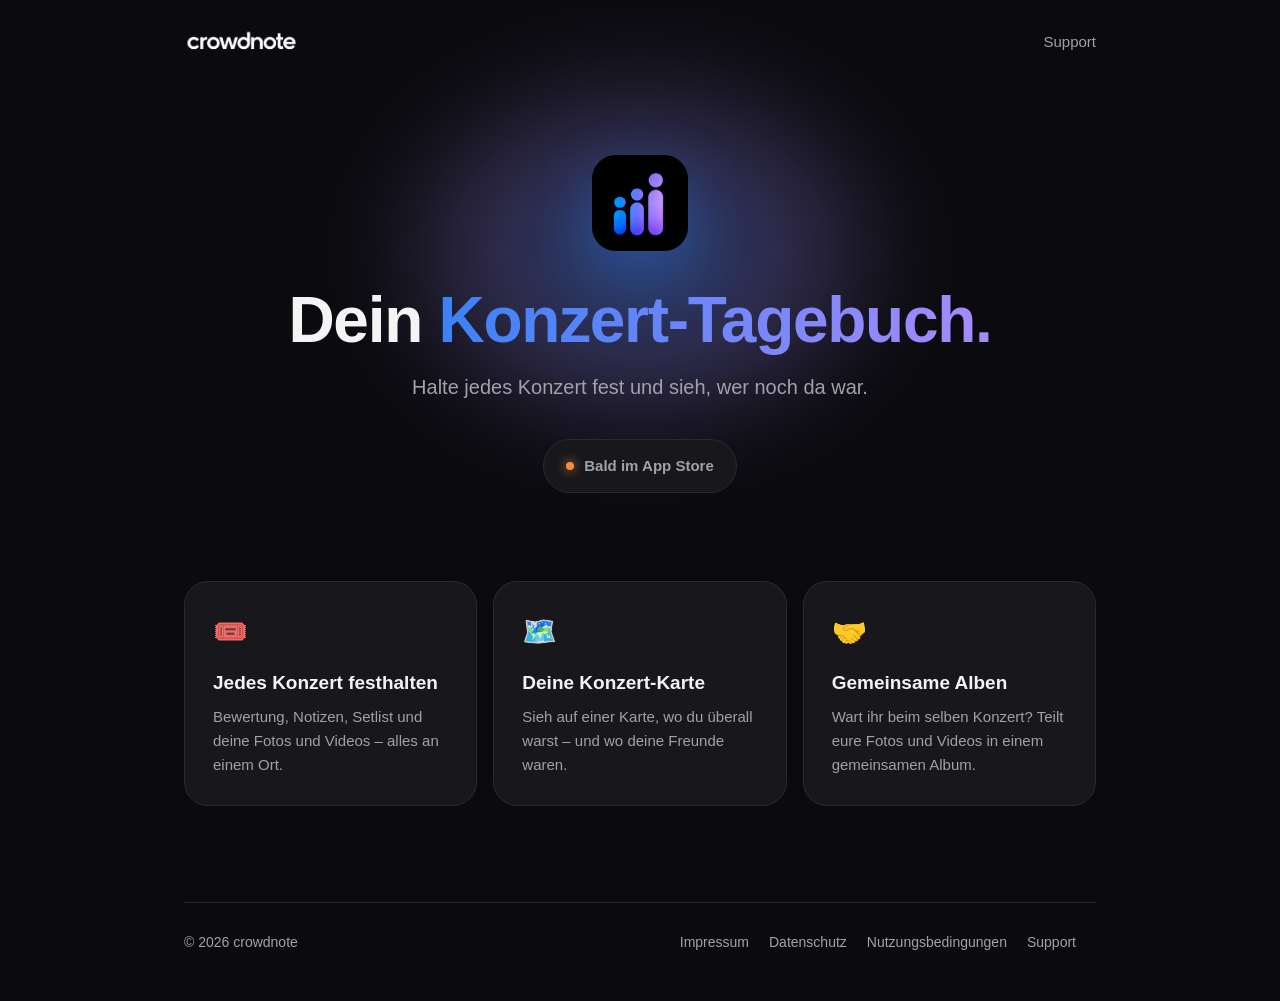
==== index.html @ ab9845d9 "✨ feat: crowdnote.de onepager with legal and support pages Co-Authored-By: Claude Opus 5.5 <noreply@" ====
<!doctype html>
<html lang="de"><head><meta charset="utf-8">
<meta name="viewport" content="width=device-width,initial-scale=1">
<title>crowdnote – Dein Konzert-Tagebuch</title>
<meta name="description" content="Halte jedes Konzert fest und sieh, wer noch da war.">
<meta name="theme-color" content="#0B0B0F">
<link rel="icon" href="/icon.png">
<link rel="stylesheet" href="/style.css">
</head><body>
<div class="wrap"><header class="top"><a href="/"><img src="/wordmark.png" alt="crowdnote"></a>
<nav><a href="/support/">Support</a></nav></header></div>
<main class="wrap">
<section class="hero"><div class="glow"></div>
<img class="mark" src="/icon.png" alt="">
<h1>Dein <span class="grad">Konzert-Tagebuch.</span></h1>
<p>Halte jedes Konzert fest und sieh, wer noch da war.</p>
<div class="badge"><span class="dot"></span>Bald im App Store</div>
</section>
<section class="features">
<div class="card"><div class="icon">🎟️</div><h3>Jedes Konzert festhalten</h3><p>Bewertung, Notizen, Setlist und deine Fotos und Videos – alles an einem Ort.</p></div>
<div class="card"><div class="icon">🗺️</div><h3>Deine Konzert-Karte</h3><p>Sieh auf einer Karte, wo du überall warst – und wo deine Freunde waren.</p></div>
<div class="card"><div class="icon">🤝</div><h3>Gemeinsame Alben</h3><p>Wart ihr beim selben Konzert? Teilt eure Fotos und Videos in einem gemeinsamen Album.</p></div>
</section>
</main>
<div class="wrap"><footer><span>© 2026 crowdnote</span>
<nav><a href="/impressum/">Impressum</a><a href="/datenschutz/">Datenschutz</a><a href="/nutzungsbedingungen/">Nutzungsbedingungen</a><a href="/support/">Support</a></nav></footer></div>
</body></html>
---- style.css ----
:root{--bg:#0B0B0F;--card:#17171C;--line:#2A2A33;--text:#F4F4F5;--muted:#A1A1AA;--blue:#3B82F6;--violet:#A78BFA;--orange:#FF8A3D}
*{box-sizing:border-box;margin:0}
html{background:var(--bg);color:var(--text);font:17px/1.6 -apple-system,BlinkMacSystemFont,"SF Pro Text","Helvetica Neue",Arial,sans-serif;-webkit-font-smoothing:antialiased}
a{color:var(--text)}
.wrap{max-width:960px;margin:0 auto;padding:0 24px}
header.top{display:flex;align-items:center;justify-content:space-between;padding:28px 0}
header.top img{height:26px;display:block}
header.top nav a{color:var(--muted);text-decoration:none;font-size:15px;margin-left:20px}
header.top nav a:hover{color:var(--text)}
.hero{position:relative;text-align:center;padding:72px 0 88px}
.glow{position:absolute;inset:-40px 0 auto;height:420px;margin:0 auto;max-width:560px;background:radial-gradient(closest-side,rgba(59,130,246,.45),rgba(167,139,250,.25) 55%,transparent);filter:blur(40px);z-index:-1}
.hero .mark{width:96px;height:96px;border-radius:24px;box-shadow:0 20px 60px rgba(59,130,246,.35)}
.hero h1{font-size:clamp(38px,7vw,64px);line-height:1.05;letter-spacing:-.02em;margin:28px 0 16px}
.grad{background:linear-gradient(90deg,var(--blue),var(--violet));-webkit-background-clip:text;background-clip:text;color:transparent}
.hero p{color:var(--muted);font-size:20px;max-width:520px;margin:0 auto}
.badge{display:inline-flex;align-items:center;gap:10px;margin-top:36px;padding:14px 22px;border-radius:999px;background:var(--card);border:1px solid var(--line);color:var(--muted);font-weight:600;font-size:15px}
.badge .dot{width:8px;height:8px;border-radius:50%;background:var(--orange);box-shadow:0 0 12px var(--orange)}
.features{display:grid;grid-template-columns:repeat(auto-fit,minmax(240px,1fr));gap:16px;padding-bottom:96px}
.card{background:var(--card);border:1px solid var(--line);border-radius:24px;padding:28px}
.card .icon{font-size:28px}
.card h3{font-size:19px;margin:14px 0 6px}
.card p{color:var(--muted);font-size:15px}
footer{border-top:1px solid var(--line);padding:28px 0 48px;color:var(--muted);font-size:14px;display:flex;flex-wrap:wrap;gap:12px 24px;justify-content:space-between}
footer nav a{color:var(--muted);text-decoration:none;margin-right:20px}
footer nav a:hover{color:var(--text)}
.doc{max-width:720px;padding:24px 0 80px}
.doc h1{font-size:40px;letter-spacing:-.02em;margin:24px 0 32px}
.doc h2{font-size:19px;margin:32px 0 8px}
.doc p{color:#D4D4D8;margin:0 0 10px}
.doc a{color:var(--violet)}
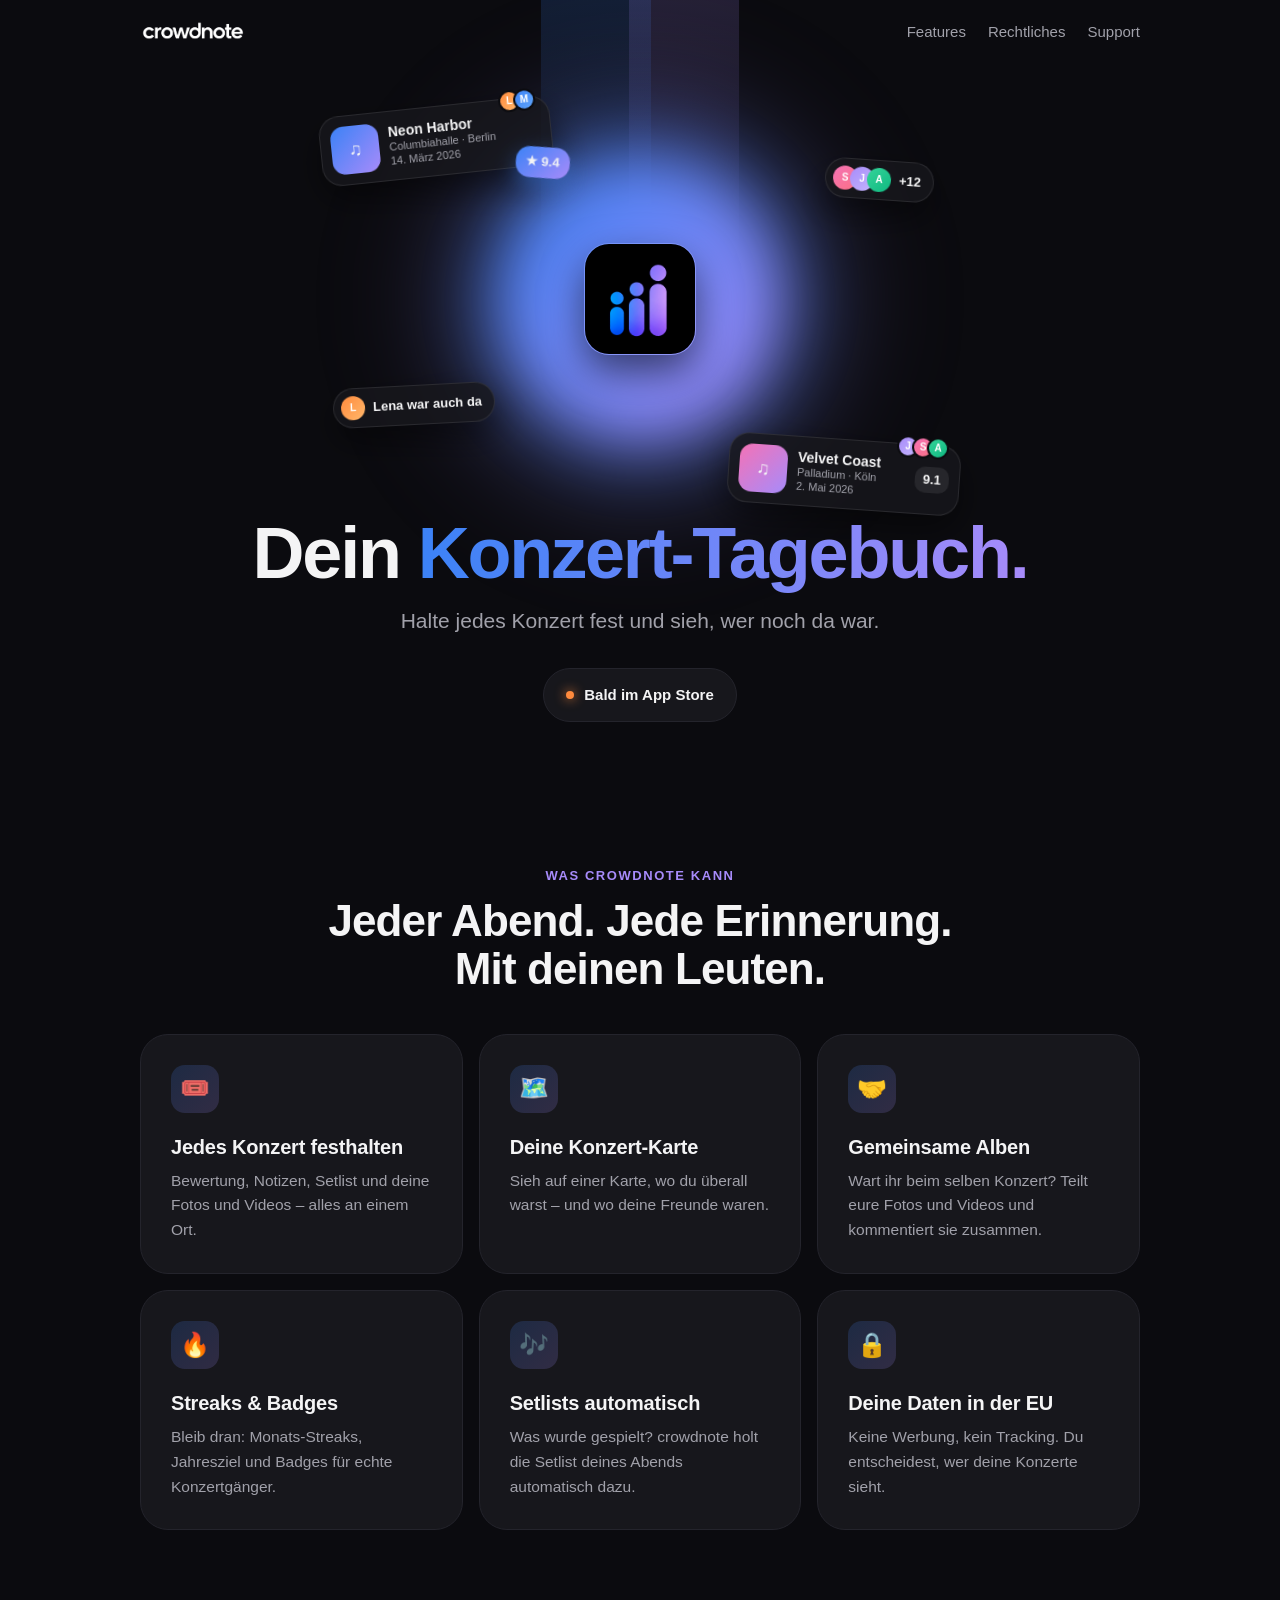
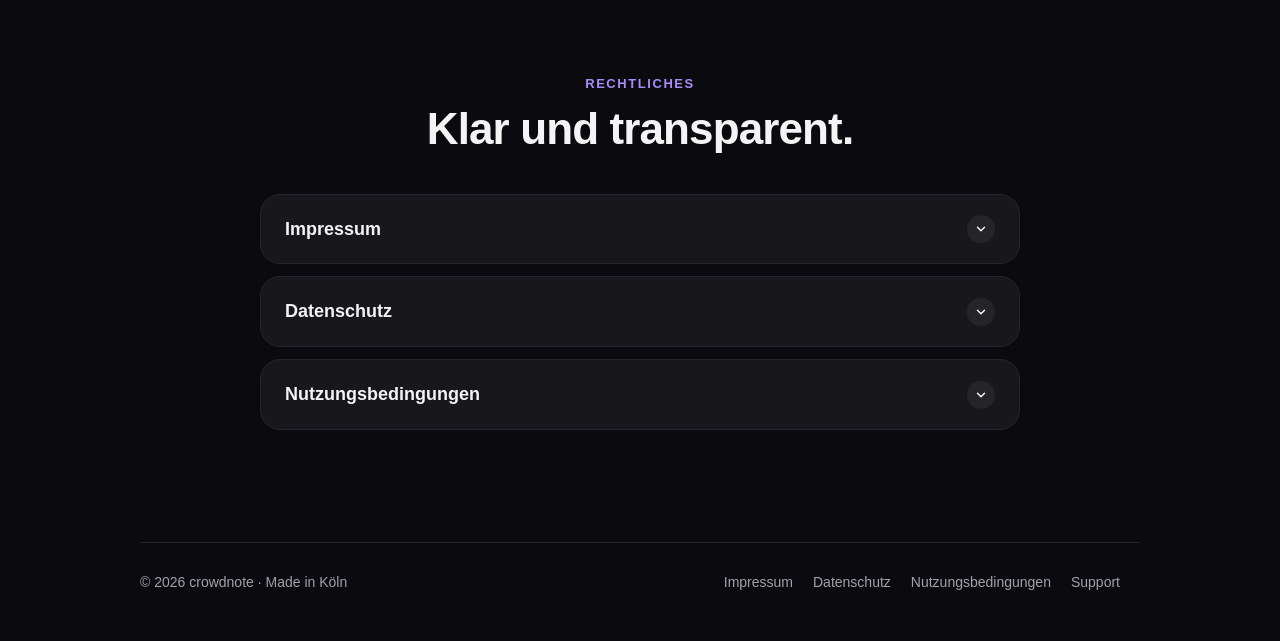
==== commit d87ae33e: "🎨 style: animated stage from the app's welcome screen, features, collapsible legal texts Co-Authored" ====
--- a/index.html
+++ b/index.html
@@ -4,24 +4,135 @@
 <title>crowdnote – Dein Konzert-Tagebuch</title>
 <meta name="description" content="Halte jedes Konzert fest und sieh, wer noch da war.">
 <meta name="theme-color" content="#0B0B0F">
+<meta property="og:title" content="crowdnote – Dein Konzert-Tagebuch">
+<meta property="og:description" content="Halte jedes Konzert fest und sieh, wer noch da war.">
+<meta property="og:image" content="https://crowdnote.de/icon.png">
 <link rel="icon" href="/icon.png">
+<link rel="apple-touch-icon" href="/icon.png">
 <link rel="stylesheet" href="/style.css">
+<script>document.documentElement.classList.add("js")</script>
 </head><body>
-<div class="wrap"><header class="top"><a href="/"><img src="/wordmark.png" alt="crowdnote"></a>
-<nav><a href="/support/">Support</a></nav></header></div>
-<main class="wrap">
-<section class="hero"><div class="glow"></div>
-<img class="mark" src="/icon.png" alt="">
-<h1>Dein <span class="grad">Konzert-Tagebuch.</span></h1>
-<p>Halte jedes Konzert fest und sieh, wer noch da war.</p>
-<div class="badge"><span class="dot"></span>Bald im App Store</div>
-</section>
-<section class="features">
-<div class="card"><div class="icon">🎟️</div><h3>Jedes Konzert festhalten</h3><p>Bewertung, Notizen, Setlist und deine Fotos und Videos – alles an einem Ort.</p></div>
-<div class="card"><div class="icon">🗺️</div><h3>Deine Konzert-Karte</h3><p>Sieh auf einer Karte, wo du überall warst – und wo deine Freunde waren.</p></div>
-<div class="card"><div class="icon">🤝</div><h3>Gemeinsame Alben</h3><p>Wart ihr beim selben Konzert? Teilt eure Fotos und Videos in einem gemeinsamen Album.</p></div>
-</section>
+<header class="top"><div class="wrap"><a href="/"><img src="/wordmark.png" alt="crowdnote"></a>
+<nav><a href="#features">Features</a><a href="#rechtliches">Rechtliches</a><a href="/support/">Support</a></nav></div></header>
+<main>
+<section class="hero"><div class="wrap">
+<div class="stage" aria-hidden="true">
+  <div class="cone l"></div><div class="cone r"></div><div class="glow"></div>
+  <div class="mark"><img src="/icon.png" alt=""></div>
+  <div class="float f1"><div class="tcard"><div class="art" style="background:linear-gradient(135deg,#3B82F6,#A78BFA)">♫</div><div class="info"><b>Neon Harbor</b><small>Columbiahalle · Berlin</small><small>14. März 2026</small></div><div class="friends"><span class="av" style="background:linear-gradient(135deg,#FF8A3D,#FFB86B);animation-delay:.9s">L</span><span class="av" style="background:linear-gradient(135deg,#3B82F6,#60A5FA);animation-delay:1.02s">M</span></div><div class="sticker"><div class="bubble">★ 9.4</div></div></div></div>
+  <div class="float f2"><div class="chip"><span class="stack"><span class="av" style="background:linear-gradient(135deg,#F472B6,#FB7185);">S</span><span class="av" style="background:linear-gradient(135deg,#A78BFA,#C4B5FD);">J</span><span class="av" style="background:linear-gradient(135deg,#34D399,#10B981);">A</span></span>+12</div></div>
+  <div class="float f3"><div class="chip"><span class="av" style="background:linear-gradient(135deg,#FF8A3D,#FFB86B);">L</span>Lena war auch da</div></div>
+  <div class="float f4"></div>
+</div>
+<h1 class="up" style="--d:.25s">Dein <span class="grad">Konzert-Tagebuch.</span></h1>
+<p class="sub up" style="--d:.35s">Halte jedes Konzert fest und sieh, wer noch da war.</p>
+<div class="up" style="--d:.45s"><span class="badge"><span class="dot"></span>Bald im App Store</span></div>
+</div></section>
+
+<section class="block" id="features"><div class="wrap">
+<div class="kicker reveal">Was crowdnote kann</div>
+<h2 class="title reveal" style="--d:.05s">Jeder Abend. Jede Erinnerung. Mit deinen Leuten.</h2>
+<div class="features">
+<div class="card reveal" style="--d:.05s"><div class="icon">🎟️</div><h3>Jedes Konzert festhalten</h3><p>Bewertung, Notizen, Setlist und deine Fotos und Videos – alles an einem Ort.</p></div>
+<div class="card reveal" style="--d:.15s"><div class="icon">🗺️</div><h3>Deine Konzert-Karte</h3><p>Sieh auf einer Karte, wo du überall warst – und wo deine Freunde waren.</p></div>
+<div class="card reveal" style="--d:.25s"><div class="icon">🤝</div><h3>Gemeinsame Alben</h3><p>Wart ihr beim selben Konzert? Teilt eure Fotos und Videos und kommentiert sie zusammen.</p></div>
+<div class="card reveal" style="--d:.05s"><div class="icon">🔥</div><h3>Streaks & Badges</h3><p>Bleib dran: Monats-Streaks, Jahresziel und Badges für echte Konzertgänger.</p></div>
+<div class="card reveal" style="--d:.15s"><div class="icon">🎶</div><h3>Setlists automatisch</h3><p>Was wurde gespielt? crowdnote holt die Setlist deines Abends automatisch dazu.</p></div>
+<div class="card reveal" style="--d:.25s"><div class="icon">🔒</div><h3>Deine Daten in der EU</h3><p>Keine Werbung, kein Tracking. Du entscheidest, wer deine Konzerte sieht.</p></div>
+</div>
+</div></section>
+
+<section class="block" id="rechtliches"><div class="wrap">
+<div class="kicker reveal">Rechtliches</div>
+<h2 class="title reveal" style="--d:.05s">Klar und transparent.</h2>
+<div class="legal">
+<details class="reveal" style="--d:0.00s" id="impressum"><summary>Impressum<span class="chev"><svg width="14" height="14" viewBox="0 0 24 24" fill="none" stroke="currentColor" stroke-width="2.5" stroke-linecap="round" stroke-linejoin="round"><path d="m6 9 6 6 6-6"/></svg></span></summary><div class="body">
+<h4>Angaben gemäß § 5 DDG</h4>
+<p>Paul Siewert</p>
+<p>Trierer Straße 27</p>
+<p>50676 Köln</p>
+<p>Deutschland</p>
+<h4>Kontakt</h4>
+<p>E-Mail: <a href="mailto:kontakt@crowdnote.de">kontakt@crowdnote.de</a></p>
+<h4>Verantwortlich für den Inhalt nach § 18 Abs. 2 MStV</h4>
+<p>Paul Siewert, Anschrift wie oben</p>
+<h4>Inhalte von Nutzerinnen und Nutzern</h4>
+<p>Fotos, Videos, Notizen und Kommentare in crowdnote stammen von den Personen, die sie hochladen. Wenn dir ein Inhalt auffällt, der gegen Recht verstößt, schreib uns an die oben genannte Adresse. Wir prüfen den Hinweis und entfernen rechtswidrige Inhalte umgehend.</p>
+<h4>Verbraucherstreitbeilegung</h4>
+<p>Wir sind nicht bereit und nicht verpflichtet, an Streitbeilegungsverfahren vor einer Verbraucherschlichtungsstelle teilzunehmen.</p>
+</div></details>
+<details class="reveal" style="--d:0.08s" id="datenschutz"><summary>Datenschutz<span class="chev"><svg width="14" height="14" viewBox="0 0 24 24" fill="none" stroke="currentColor" stroke-width="2.5" stroke-linecap="round" stroke-linejoin="round"><path d="m6 9 6 6 6-6"/></svg></span></summary><div class="body">
+<h4>1. Verantwortlicher</h4>
+<p>Verantwortlich für die Verarbeitung deiner Daten in crowdnote ist:</p>
+<p>Paul Siewert, Trierer Straße 27, 50676 Köln, Deutschland</p>
+<p>E-Mail: <a href="mailto:kontakt@crowdnote.de">kontakt@crowdnote.de</a></p>
+<p>Ein Datenschutzbeauftragter ist nicht bestellt, weil dafür keine gesetzliche Pflicht besteht.</p>
+<h4>2. Das Wichtigste vorab</h4>
+<p>crowdnote ist ein Konzert-Tagebuch. Wir verarbeiten nur die Daten, die für die App nötig sind. Es gibt keine Werbung, kein Tracking, keine Analyse-Tools und keinen Verkauf von Daten. Deine Daten werden auf Servern in der EU gespeichert.</p>
+<h4>3. Hosting und Datenbank</h4>
+<p>Konto, Profil, Tagebuch, Fotos und Videos speichern wir bei Supabase (Supabase Inc., USA). Die Datenbank und die Dateien liegen in einem Rechenzentrum in Irland (EU). Supabase verarbeitet die Daten in unserem Auftrag auf Grundlage eines Auftragsverarbeitungsvertrags (Art. 28 DSGVO). Soweit dabei ein Zugriff aus den USA möglich ist, ist er durch die EU-Standardvertragsklauseln abgesichert.</p>
+<p>Beim Aufruf der App verarbeiten die Server technisch notwendige Verbindungsdaten wie deine IP-Adresse, um die Verbindung herzustellen und die Sicherheit des Dienstes zu gewährleisten.</p>
+<p>Rechtsgrundlage ist Art. 6 Abs. 1 lit. b DSGVO (Bereitstellung der App) sowie Art. 6 Abs. 1 lit. f DSGVO (sicherer Betrieb).</p>
+<h4>4. Konto und Anmeldung</h4>
+<p>Für ein Konto speichern wir deine E-Mail-Adresse und dein Passwort. Das Passwort wird nur verschlüsselt (als Hash) gespeichert. Zur Bestätigung deiner E-Mail und zum Zurücksetzen des Passworts schicken wir dir E-Mails mit einem Code.</p>
+<p>Wenn du dich mit Google oder Apple anmeldest, erhalten wir von diesem Anbieter deine E-Mail-Adresse, eine Kennung deines Kontos und gegebenenfalls deinen Namen. Dein Passwort bei Google oder Apple erfahren wir nicht. Für die Anmeldung gelten zusätzlich die Datenschutzhinweise von Google (Google Ireland Limited) bzw. Apple (Apple Distribution International Ltd.).</p>
+<p>Rechtsgrundlage ist Art. 6 Abs. 1 lit. b DSGVO.</p>
+<h4>5. Profil, Tagebuch und Inhalte</h4>
+<p>Wir speichern, was du in der App anlegst: Benutzername, Anzeigename, Profilbild, Kurzbeschreibung, Lieblingsgenres und -künstler, besuchte Konzerte mit Bewertungen und Notizen, Fotos und Videos, Kommentare, Reaktionen, Freundschaften sowie Statistiken wie Konzertanzahl und Serien.</p>
+<p>Benutzername, Anzeigename und Profilbild sind für andere angemeldete Personen sichtbar, damit man sich finden und befreunden kann. Wer deine Konzerte, Fotos und Videos sieht, hängt von deinen Einstellungen ab, insbesondere davon, ob dein Profil privat ist. Fotos und Videos von einem Konzert können Personen sehen, die ebenfalls bei diesem Konzert waren und dazu berechtigt sind.</p>
+<p>Bitte lade nur Inhalte hoch, an denen du die Rechte hast, und achte auf die Rechte der Personen, die darauf zu sehen sind.</p>
+<p>Rechtsgrundlage ist Art. 6 Abs. 1 lit. b DSGVO.</p>
+<h4>6. Standort</h4>
+<p>Nur wenn du es auslöst und erlaubst, ermittelt die App einmalig deinen ungefähren Standort, um die nächstgelegene Stadt für Konzertvorschläge auszuwählen. Diese Umrechnung passiert auf deinem Gerät. Deine Koordinaten werden weder an uns übertragen noch gespeichert, gespeichert wird höchstens die gewählte Stadt.</p>
+<p>Die Erlaubnis kannst du jederzeit in den iOS-Einstellungen widerrufen. Rechtsgrundlage ist deine Einwilligung (Art. 6 Abs. 1 lit. a DSGVO).</p>
+<h4>7. Fotos und Mediathek</h4>
+<p>Die App greift nur auf die Fotos und Videos zu, die du selbst auswählst, und lädt nur diese hoch. Wenn du Inhalte speicherst, legt die App sie in deiner Mediathek ab. Die Zugriffe kannst du jederzeit in den iOS-Einstellungen ändern.</p>
+<h4>8. Konzert- und Künstlerdaten von Drittanbietern</h4>
+<p>Für Setlists, Konzerttermine, Künstlerbilder und Orte fragen wir öffentliche Datenbanken ab: setlist.fm, Ticketmaster (Live Nation), Spotify (Spotify AB), MusicBrainz und OpenStreetMap (Nominatim). Dabei übermitteln wir nur Suchbegriffe wie Künstlernamen, Städte oder Veranstaltungsorte, keine Angaben zu deiner Person.</p>
+<p>Ein Teil dieser Abfragen sowie das Laden von Bildern (zum Beispiel Künstlerbilder von Spotify) erfolgt direkt von deinem Gerät. Der jeweilige Anbieter erhält dabei technisch bedingt deine IP-Adresse. Rechtsgrundlage ist Art. 6 Abs. 1 lit. f DSGVO, unser Interesse ist die Anzeige aktueller Konzertinformationen.</p>
+<h4>9. Teilen</h4>
+<p>Wenn du einen Eintrag teilst, erstellt die App ein Bild auf deinem Gerät und übergibt es an die iOS-Teilen-Funktion. Was danach mit dem Bild geschieht, bestimmt die App, an die du teilst.</p>
+<h4>10. Meldungen und Blockierungen</h4>
+<p>Wenn du einen Kommentar, ein Foto, ein Video oder ein Profil meldest, speichern wir deine Meldung: wer gemeldet hat, was gemeldet wurde (mit einer Kopie des Inhalts, damit er auch nach einer Löschung noch geprüft werden kann), den Grund und deine optionale Notiz. Der Betreiber erhält dazu eine E-Mail mit diesen Angaben. Ein gemeldetes Foto oder Video wird darin nur als zeitlich begrenzter Link übermittelt.</p>
+<p>Für den E-Mail-Versand nutzen wir Brevo (Sendinblue SAS, Frankreich) als Auftragsverarbeiter. Die Daten werden in der EU verarbeitet.</p>
+<p>Wenn du jemanden blockierst, speichern wir, wen du blockiert hast. Die blockierte Person erfährt davon nichts.</p>
+<p>Zweck ist die Moderation der App und die Erfüllung rechtlicher Pflichten bei rechtswidrigen Inhalten. Rechtsgrundlage ist Art. 6 Abs. 1 lit. f DSGVO und Art. 6 Abs. 1 lit. c DSGVO. Meldungen speichern wir, solange es für ihre Bearbeitung und Dokumentation nötig ist.</p>
+<h4>11. Speicherdauer und Löschung</h4>
+<p>Wir speichern deine Daten, solange du dein Konto hast. Einzelne Inhalte kannst du jederzeit selbst löschen.</p>
+<p>Unter Einstellungen kannst du dein Konto in der App löschen. Dabei werden dein Konto, dein Profil, dein Tagebuch sowie deine hochgeladenen Fotos und Videos gelöscht. Reste in Sicherungskopien werden im Rahmen der regulären Sicherungszyklen überschrieben.</p>
+<h4>12. Datensicherheit</h4>
+<p>Alle Verbindungen zwischen App und Servern sind verschlüsselt (TLS). Der Zugriff auf Daten ist in der Datenbank durch Berechtigungsregeln abgesichert, sodass jede Person nur sieht, was sie sehen darf.</p>
+<h4>13. Deine Rechte</h4>
+<p>Du hast das Recht auf Auskunft (Art. 15 DSGVO), Berichtigung (Art. 16), Löschung (Art. 17), Einschränkung der Verarbeitung (Art. 18), Datenübertragbarkeit (Art. 20) und Widerspruch gegen Verarbeitungen auf Grundlage berechtigter Interessen (Art. 21). Eine Einwilligung kannst du jederzeit mit Wirkung für die Zukunft widerrufen.</p>
+<p>Schreib uns dafür einfach an die oben genannte E-Mail-Adresse.</p>
+<p>Außerdem kannst du dich bei einer Datenschutz-Aufsichtsbehörde beschweren, zum Beispiel bei der Landesbeauftragten für Datenschutz und Informationsfreiheit Nordrhein-Westfalen, Kavalleriestraße 2–4, 40213 Düsseldorf.</p>
+<h4>14. Änderungen</h4>
+<p>Wenn sich die App oder die Rechtslage ändert, passen wir diese Hinweise an. Es gilt die jeweils in der App angezeigte Fassung.</p>
+<p>Stand: November 2026</p>
+</div></details>
+<details class="reveal" style="--d:0.16s" id="nutzungsbedingungen"><summary>Nutzungsbedingungen<span class="chev"><svg width="14" height="14" viewBox="0 0 24 24" fill="none" stroke="currentColor" stroke-width="2.5" stroke-linecap="round" stroke-linejoin="round"><path d="m6 9 6 6 6-6"/></svg></span></summary><div class="body">
+<h4>1. Geltungsbereich</h4>
+<p>Diese Bedingungen gelten für die Nutzung der App crowdnote, betrieben von Paul Siewert (Anschrift im Impressum). Mit der Registrierung bzw. Anmeldung akzeptierst du sie.</p>
+<h4>2. Dein Konto</h4>
+<p>Du brauchst ein Konto, um die App zu nutzen. Halte deine Zugangsdaten geheim. Für alles, was über dein Konto passiert, bist du verantwortlich.</p>
+<h4>3. Null Toleranz für anstößige Inhalte</h4>
+<p>In crowdnote gibt es keine Toleranz für anstößige, belästigende, hasserfüllte, gewaltverherrlichende, pornografische oder sonst rechtswidrige Inhalte und für Nutzer, die andere missbrauchen oder belästigen.</p>
+<p>Lade nur Fotos, Videos und Texte hoch, an denen du die Rechte hast, und achte die Rechte der Personen, die darauf zu sehen sind.</p>
+<h4>4. Melden, Blockieren und Moderation</h4>
+<p>Du kannst Kommentare, Fotos, Videos und Profile melden und andere Personen blockieren. Wir prüfen Meldungen innerhalb von 24 Stunden.</p>
+<p>Wir können Inhalte, die gegen diese Bedingungen oder geltendes Recht verstoßen, ohne Vorankündigung entfernen und Konten sperren oder löschen.</p>
+<h4>5. Verfügbarkeit</h4>
+<p>crowdnote ist kostenlos. Wir bemühen uns um einen störungsfreien Betrieb, können aber keine ständige Verfügbarkeit garantieren und die App jederzeit ändern oder einstellen.</p>
+<h4>6. Haftung</h4>
+<p>Wir haften unbeschränkt bei Vorsatz und grober Fahrlässigkeit sowie bei Verletzung von Leben, Körper oder Gesundheit. Im Übrigen ist die Haftung ausgeschlossen, soweit gesetzlich zulässig.</p>
+<h4>7. Änderungen und Schluss</h4>
+<p>Ändern sich diese Bedingungen, kündigen wir das in der App an. Es gilt deutsches Recht. Fragen schickst du an die E-Mail-Adresse im Impressum.</p>
+<p>Stand: November 2026</p>
+</div></details>
+</div>
+</div></section>
 </main>
-<div class="wrap"><footer><span>© 2026 crowdnote</span>
-<nav><a href="/impressum/">Impressum</a><a href="/datenschutz/">Datenschutz</a><a href="/nutzungsbedingungen/">Nutzungsbedingungen</a><a href="/support/">Support</a></nav></footer></div>
+<div class="wrap"><footer><span>© 2026 crowdnote · Made in Köln</span>
+<nav><a href="/#impressum">Impressum</a><a href="/#datenschutz">Datenschutz</a><a href="/#nutzungsbedingungen">Nutzungsbedingungen</a><a href="/support/">Support</a></nav></footer></div>
+<script src="/site.js"></script>
 </body></html>
--- a/style.css
+++ b/style.css
@@ -1,30 +1,112 @@
-:root{--bg:#0B0B0F;--card:#17171C;--line:#2A2A33;--text:#F4F4F5;--muted:#A1A1AA;--blue:#3B82F6;--violet:#A78BFA;--orange:#FF8A3D}
+:root{--bg:#0B0B0F;--card:#17171C;--glass:rgba(23,23,28,.82);--edge:rgba(255,255,255,.09);--line:#24242C;--text:#F4F4F5;--muted:#A1A1AA;--blue:#3B82F6;--violet:#A78BFA;--orange:#FF8A3D;--spring:cubic-bezier(.34,1.56,.64,1)}
 *{box-sizing:border-box;margin:0}
-html{background:var(--bg);color:var(--text);font:17px/1.6 -apple-system,BlinkMacSystemFont,"SF Pro Text","Helvetica Neue",Arial,sans-serif;-webkit-font-smoothing:antialiased}
+html{background:var(--bg);color:var(--text);font:17px/1.6 -apple-system,BlinkMacSystemFont,"SF Pro Text","Helvetica Neue",Arial,sans-serif;-webkit-font-smoothing:antialiased;scroll-behavior:smooth}
+body{overflow-x:hidden}
 a{color:var(--text)}
-.wrap{max-width:960px;margin:0 auto;padding:0 24px}
-header.top{display:flex;align-items:center;justify-content:space-between;padding:28px 0}
-header.top img{height:26px;display:block}
-header.top nav a{color:var(--muted);text-decoration:none;font-size:15px;margin-left:20px}
+.wrap{max-width:1040px;margin:0 auto;padding:0 20px}
+header.top{position:sticky;top:0;z-index:20;border-bottom:1px solid transparent;transition:border-color .3s,background .3s}
+header.top.scrolled{border-color:var(--line);background:rgba(11,11,15,.72);backdrop-filter:blur(14px);-webkit-backdrop-filter:blur(14px)}
+header.top .wrap{display:flex;align-items:center;justify-content:space-between;height:64px}
+header.top img{height:24px;display:block}
+header.top nav a{color:var(--muted);text-decoration:none;font-size:15px;margin-left:22px;transition:color .2s}
 header.top nav a:hover{color:var(--text)}
-.hero{position:relative;text-align:center;padding:72px 0 88px}
-.glow{position:absolute;inset:-40px 0 auto;height:420px;margin:0 auto;max-width:560px;background:radial-gradient(closest-side,rgba(59,130,246,.45),rgba(167,139,250,.25) 55%,transparent);filter:blur(40px);z-index:-1}
-.hero .mark{width:96px;height:96px;border-radius:24px;box-shadow:0 20px 60px rgba(59,130,246,.35)}
-.hero h1{font-size:clamp(38px,7vw,64px);line-height:1.05;letter-spacing:-.02em;margin:28px 0 16px}
-.grad{background:linear-gradient(90deg,var(--blue),var(--violet));-webkit-background-clip:text;background-clip:text;color:transparent}
-.hero p{color:var(--muted);font-size:20px;max-width:520px;margin:0 auto}
-.badge{display:inline-flex;align-items:center;gap:10px;margin-top:36px;padding:14px 22px;border-radius:999px;background:var(--card);border:1px solid var(--line);color:var(--muted);font-weight:600;font-size:15px}
-.badge .dot{width:8px;height:8px;border-radius:50%;background:var(--orange);box-shadow:0 0 12px var(--orange)}
-.features{display:grid;grid-template-columns:repeat(auto-fit,minmax(240px,1fr));gap:16px;padding-bottom:96px}
-.card{background:var(--card);border:1px solid var(--line);border-radius:24px;padding:28px}
-.card .icon{font-size:28px}
-.card h3{font-size:19px;margin:14px 0 6px}
-.card p{color:var(--muted);font-size:15px}
-footer{border-top:1px solid var(--line);padding:28px 0 48px;color:var(--muted);font-size:14px;display:flex;flex-wrap:wrap;gap:12px 24px;justify-content:space-between}
+
+/* Stage: the app's welcome screen, on the web */
+.hero{position:relative;text-align:center;padding:24px 0 72px}
+.stage{position:relative;height:420px;max-width:640px;margin:0 auto}
+.glow{position:absolute;left:50%;top:50%;width:280px;height:280px;margin:-140px 0 0 -140px;border-radius:50%;background:linear-gradient(135deg,var(--blue),var(--violet));box-shadow:0 0 60px 24px rgba(59,130,246,.5),0 0 120px 48px rgba(167,139,250,.25);filter:blur(30px);animation:breathe 4s ease-in-out infinite alternate}
+@keyframes breathe{from{opacity:.35;transform:scale(.92)}to{opacity:.55;transform:scale(1.08)}}
+.cone{position:absolute;top:-520px;width:110px;height:720px;transform-origin:top;border-radius:0 0 55px 55px;pointer-events:none}
+.cone.l{left:calc(50% - 99px);background:linear-gradient(rgba(59,130,246,.0),rgba(59,130,246,.16) 60%,transparent);animation:swingL 6s ease-in-out infinite alternate}
+.cone.r{left:calc(50% - 11px);background:linear-gradient(rgba(167,139,250,.0),rgba(167,139,250,.16) 60%,transparent);animation:swingR 6s ease-in-out infinite alternate}
+@keyframes swingL{from{transform:rotate(-6deg)}to{transform:rotate(6deg)}}
+@keyframes swingR{from{transform:rotate(6deg)}to{transform:rotate(-6deg)}}
+.mark{position:absolute;left:50%;top:50%;width:112px;height:112px;margin:-56px 0 0 -56px;border-radius:25px;overflow:hidden;border:1px solid rgba(255,255,255,.12);box-shadow:0 18px 40px rgba(0,0,0,.55);animation:markIn .7s var(--spring) both}
+.mark img{width:100%;height:100%;display:block}
+@keyframes markIn{from{opacity:0;transform:scale(.85)}to{opacity:1;transform:scale(1)}}
+
+.float{position:absolute;opacity:0;animation:arrive .9s var(--spring) forwards,bob var(--p,5s) ease-in-out infinite alternate;animation-delay:var(--d),calc(var(--d) + .9s)}
+@keyframes arrive{from{opacity:0;translate:0 22px;scale:.9}to{opacity:1;translate:0 0;scale:1}}
+@keyframes bob{from{translate:0 calc(var(--drift,5px) * -1)}to{translate:0 var(--drift,5px)}}
+.f1{left:0;top:4%;rotate:-6deg;--d:.45s;--p:5.2s}
+.f2{right:4%;top:17%;rotate:4deg;--d:.85s;--p:4.7s;--drift:4px}
+.f3{left:2%;bottom:20%;rotate:-3deg;--d:1s;--p:5.6s;--drift:4px}
+.f4{right:0;bottom:0;rotate:4deg;--d:.65s;--p:6.1s;--drift:6px;width:232px;height:70px}
+
+.tcard{width:232px;height:70px;display:flex;align-items:center;gap:10px;padding:0 10px;border-radius:20px;background:var(--glass);border:1px solid var(--edge);box-shadow:0 14px 36px rgba(0,0,0,.5);text-align:left;position:relative}
+.f4 .tcard{position:absolute;inset:0}
+.tcard .art{width:48px;height:48px;border-radius:13px;display:grid;place-items:center;font-size:18px;flex:none}
+.tcard .info{flex:1;min-width:0;line-height:1.25}
+.tcard b{display:block;font-size:14px;white-space:nowrap;overflow:hidden;text-overflow:ellipsis}
+.tcard small{display:block;font-size:11px;color:var(--muted);white-space:nowrap;overflow:hidden;text-overflow:ellipsis}
+.tcard .rate{font-size:13px;font-weight:700;padding:3px 8px;border-radius:10px;background:rgba(255,255,255,.08)}
+.friends{position:absolute;top:-9px;right:12px;display:flex}
+.av{width:22px;height:22px;border-radius:50%;display:grid;place-items:center;font-size:10px;font-weight:800;color:#fff;border:2px solid var(--bg)}
+.friends .av{opacity:0;animation:pop .5s var(--spring) forwards}
+.friends .av+.av{margin-left:-7px}
+@keyframes pop{from{opacity:0;transform:scale(.4)}to{opacity:1;transform:scale(1)}}
+.sticker{position:absolute;right:-16px;bottom:-14px;rotate:10deg;opacity:0;animation:pop .5s var(--spring) 1.15s forwards}
+.bubble{display:flex;align-items:center;gap:4px;padding:5px 10px;border-radius:14px;background:linear-gradient(135deg,var(--blue),var(--violet));font-weight:800;font-size:13px;box-shadow:0 8px 20px rgba(59,130,246,.4)}
+.chip{display:flex;align-items:center;gap:8px;padding:7px 12px 7px 7px;border-radius:999px;background:var(--glass);border:1px solid var(--edge);box-shadow:0 14px 36px rgba(0,0,0,.5);font-size:13px;font-weight:600;white-space:nowrap}
+.chip .av{border:none;width:24px;height:24px}
+.stack{display:flex}.stack .av+.av{margin-left:-7px}
+.rot-in{animation:rotIn .6s var(--spring) both}
+.rot-out{animation:rotOut .26s ease-in both}
+@keyframes rotIn{from{opacity:0;transform:translateY(18px)}to{opacity:1;transform:none}}
+@keyframes rotOut{to{opacity:0;transform:translateY(-14px)}}
+
+.hero h1{font-size:clamp(40px,7.5vw,72px);line-height:1.02;letter-spacing:-.03em;margin-top:8px}
+.grad{background:linear-gradient(90deg,var(--blue),var(--violet),var(--blue));background-size:200% 100%;-webkit-background-clip:text;background-clip:text;color:transparent;animation:shine 6s linear infinite}
+@keyframes shine{to{background-position:-200% 0}}
+.hero p.sub{color:var(--muted);font-size:clamp(17px,2.2vw,21px);max-width:520px;margin:14px auto 0}
+.up{opacity:0;animation:up .8s var(--spring) forwards;animation-delay:var(--d,0s)}
+@keyframes up{from{opacity:0;transform:translateY(18px)}to{opacity:1;transform:none}}
+.badge{display:inline-flex;align-items:center;gap:10px;margin-top:30px;padding:14px 22px;border-radius:999px;background:var(--card);border:1px solid var(--line);color:var(--text);font-weight:600;font-size:15px}
+.badge .dot{width:8px;height:8px;border-radius:50%;background:var(--orange);box-shadow:0 0 12px var(--orange);animation:pulse 1.6s ease-in-out infinite}
+@keyframes pulse{50%{box-shadow:0 0 2px var(--orange);opacity:.6}}
+
+section.block{padding:72px 0;scroll-margin-top:40px}
+details{scroll-margin-top:90px}
+.kicker{color:var(--violet);font-weight:700;font-size:13px;letter-spacing:.12em;text-transform:uppercase;text-align:center}
+h2.title{font-size:clamp(30px,4.5vw,44px);letter-spacing:-.02em;line-height:1.1;text-align:center;margin:10px auto 40px;max-width:640px}
+.features{display:grid;grid-template-columns:repeat(auto-fit,minmax(260px,1fr));gap:16px}
+.card{position:relative;background:var(--card);border:1px solid var(--line);border-radius:28px;padding:30px;overflow:hidden;transition:transform .4s var(--spring),border-color .3s}
+.card:hover{transform:translateY(-4px);border-color:#34343F}
+.card::before{content:"";position:absolute;inset:-1px;border-radius:inherit;padding:1px;background:linear-gradient(135deg,rgba(59,130,246,.5),transparent 40%,transparent 60%,rgba(167,139,250,.5));-webkit-mask:linear-gradient(#000 0 0) content-box,linear-gradient(#000 0 0);-webkit-mask-composite:xor;mask-composite:exclude;opacity:0;transition:opacity .3s}
+.card:hover::before{opacity:1}
+.card .icon{width:48px;height:48px;border-radius:14px;display:grid;place-items:center;font-size:24px;background:linear-gradient(135deg,rgba(59,130,246,.18),rgba(167,139,250,.18))}
+.card h3{font-size:20px;margin:18px 0 6px;letter-spacing:-.01em}
+.card p{color:var(--muted);font-size:15.5px}
+.js .reveal{opacity:0;transform:translateY(24px);transition:opacity .7s ease,transform .8s var(--spring);transition-delay:var(--d,0s)}
+.js .reveal.in{opacity:1;transform:none}
+
+.legal{max-width:760px;margin:0 auto;display:grid;gap:12px}
+details{background:var(--card);border:1px solid var(--line);border-radius:20px;overflow:hidden}
+summary{list-style:none;cursor:pointer;padding:20px 24px;font-weight:700;font-size:18px;display:flex;justify-content:space-between;align-items:center}
+summary::-webkit-details-marker{display:none}
+summary .chev{width:28px;height:28px;border-radius:50%;display:grid;place-items:center;background:rgba(255,255,255,.06);transition:transform .35s var(--spring)}
+details[open] summary .chev{transform:rotate(180deg)}
+.legal .body{padding:0 24px 24px}
+.legal h4{font-size:16px;margin:20px 0 6px}
+.legal p{color:#D4D4D8;font-size:15px;margin:0 0 8px}
+.legal a,.doc a{color:var(--violet)}
+
+footer{border-top:1px solid var(--line);margin-top:40px;padding:28px 0 48px;color:var(--muted);font-size:14px;display:flex;flex-wrap:wrap;gap:12px 24px;justify-content:space-between}
 footer nav a{color:var(--muted);text-decoration:none;margin-right:20px}
 footer nav a:hover{color:var(--text)}
 .doc{max-width:720px;padding:24px 0 80px}
 .doc h1{font-size:40px;letter-spacing:-.02em;margin:24px 0 32px}
 .doc h2{font-size:19px;margin:32px 0 8px}
 .doc p{color:#D4D4D8;margin:0 0 10px}
-.doc a{color:var(--violet)}
+
+@media (max-width:640px){
+  header.top nav a:not(:last-child){display:none}
+  .stage{height:380px}
+  .f1{left:-6px;top:2%}.f2{right:-4px;top:30%}.f3{left:-4px;bottom:24%}.f4{right:-6px;bottom:0}
+  .tcard,.f4{width:208px}
+  .mark{width:96px;height:96px;margin:-48px 0 0 -48px;border-radius:22px}
+}
+@media (prefers-reduced-motion:reduce){
+  *,*::before,*::after{animation-duration:.01ms!important;animation-iteration-count:1!important;transition-duration:.01ms!important}
+  .js .reveal{opacity:1;transform:none}
+}
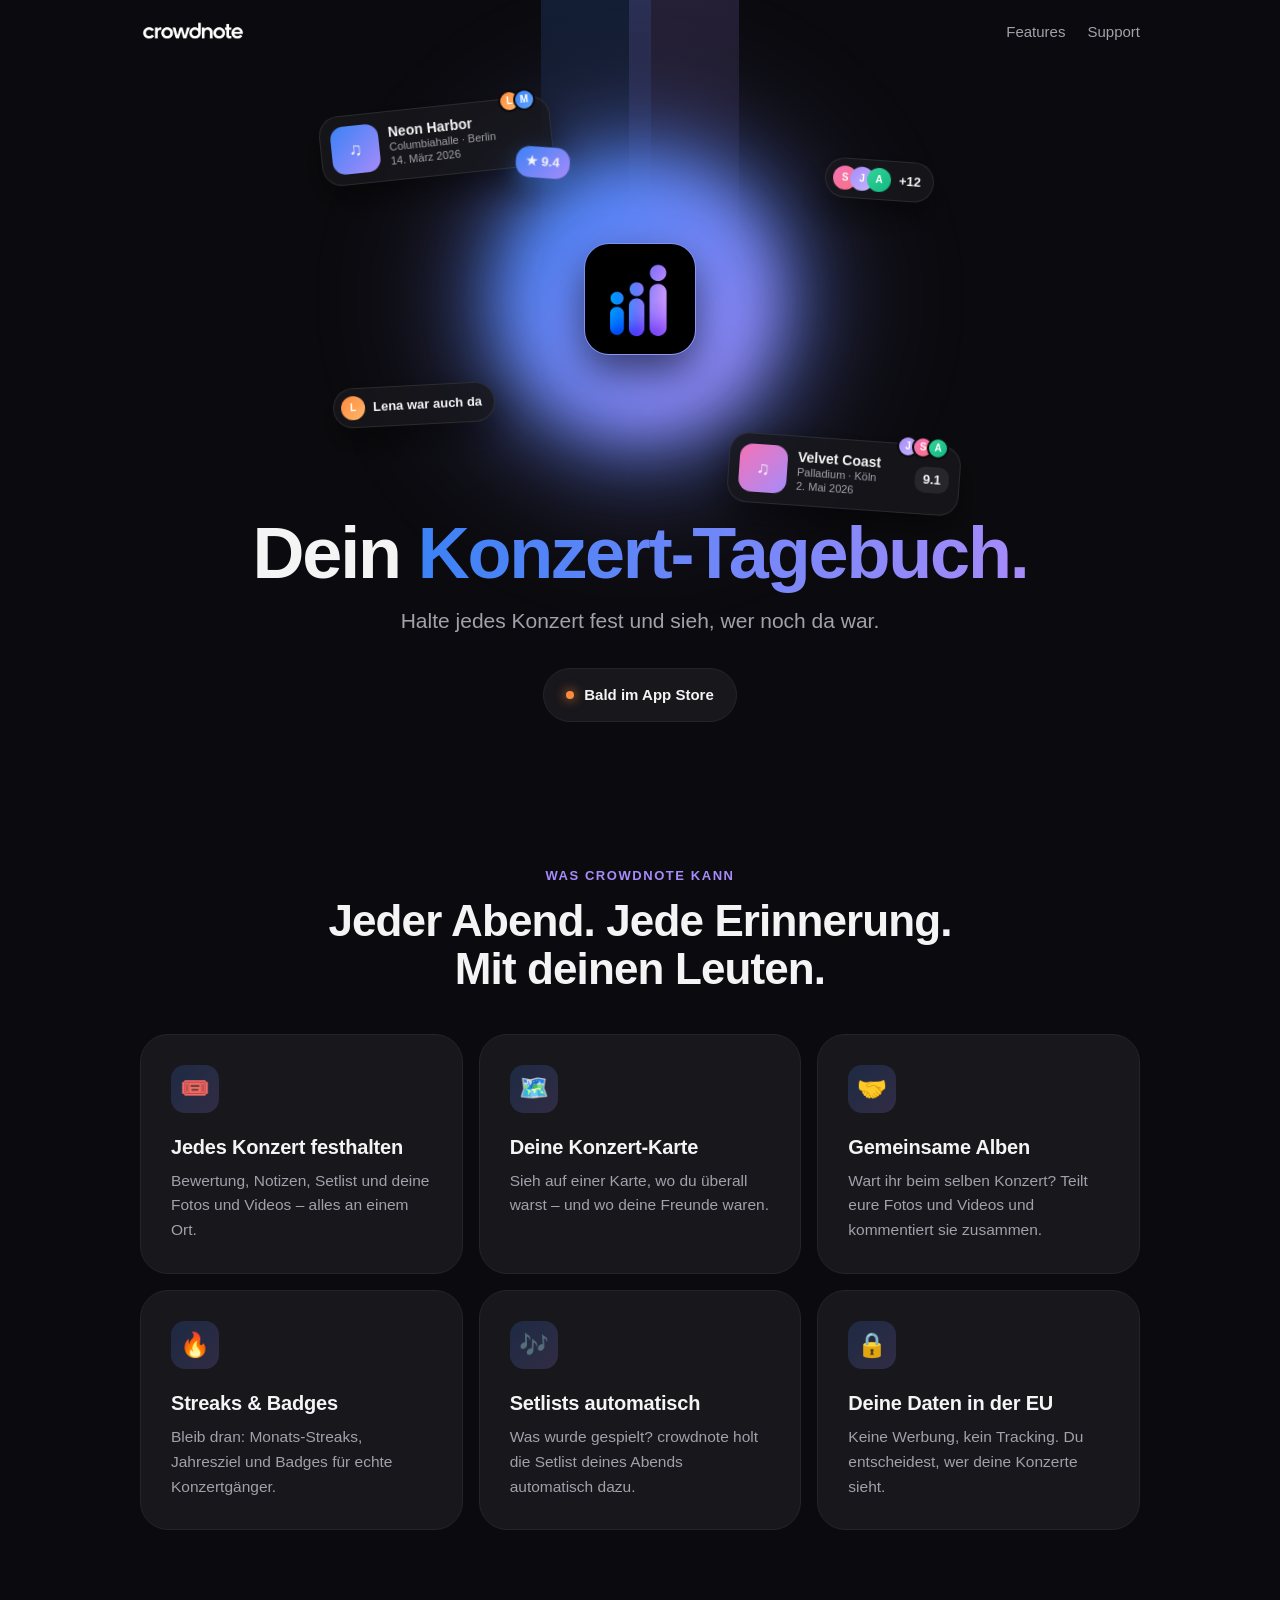
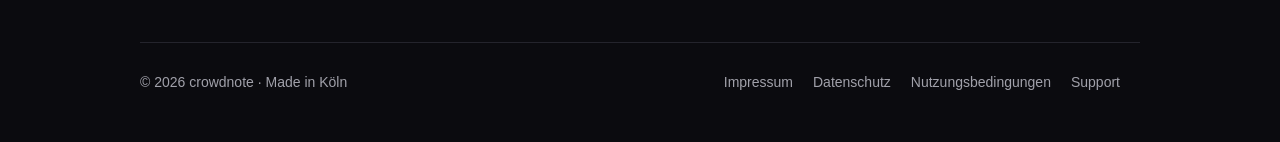
==== commit 81959cac: "🎨 style: legal texts only via the footer links Co-Authored-By: Claude Opus 5.5 <noreply@anthropic.co" ====
--- a/index.html
+++ b/index.html
@@ -9,11 +9,11 @@
 <meta property="og:image" content="https://crowdnote.de/icon.png">
 <link rel="icon" href="/icon.png">
 <link rel="apple-touch-icon" href="/icon.png">
-<link rel="stylesheet" href="/style.css">
+<link rel="stylesheet" href="/style.css?v=83e5bb01">
 <script>document.documentElement.classList.add("js")</script>
 </head><body>
 <header class="top"><div class="wrap"><a href="/"><img src="/wordmark.png" alt="crowdnote"></a>
-<nav><a href="#features">Features</a><a href="#rechtliches">Rechtliches</a><a href="/support/">Support</a></nav></div></header>
+<nav><a href="#features">Features</a><a href="/support/">Support</a></nav></div></header>
 <main>
 <section class="hero"><div class="wrap">
 <div class="stage" aria-hidden="true">
@@ -42,97 +42,8 @@
 </div>
 </div></section>
 
-<section class="block" id="rechtliches"><div class="wrap">
-<div class="kicker reveal">Rechtliches</div>
-<h2 class="title reveal" style="--d:.05s">Klar und transparent.</h2>
-<div class="legal">
-<details class="reveal" style="--d:0.00s" id="impressum"><summary>Impressum<span class="chev"><svg width="14" height="14" viewBox="0 0 24 24" fill="none" stroke="currentColor" stroke-width="2.5" stroke-linecap="round" stroke-linejoin="round"><path d="m6 9 6 6 6-6"/></svg></span></summary><div class="body">
-<h4>Angaben gemäß § 5 DDG</h4>
-<p>Paul Siewert</p>
-<p>Trierer Straße 27</p>
-<p>50676 Köln</p>
-<p>Deutschland</p>
-<h4>Kontakt</h4>
-<p>E-Mail: <a href="mailto:kontakt@crowdnote.de">kontakt@crowdnote.de</a></p>
-<h4>Verantwortlich für den Inhalt nach § 18 Abs. 2 MStV</h4>
-<p>Paul Siewert, Anschrift wie oben</p>
-<h4>Inhalte von Nutzerinnen und Nutzern</h4>
-<p>Fotos, Videos, Notizen und Kommentare in crowdnote stammen von den Personen, die sie hochladen. Wenn dir ein Inhalt auffällt, der gegen Recht verstößt, schreib uns an die oben genannte Adresse. Wir prüfen den Hinweis und entfernen rechtswidrige Inhalte umgehend.</p>
-<h4>Verbraucherstreitbeilegung</h4>
-<p>Wir sind nicht bereit und nicht verpflichtet, an Streitbeilegungsverfahren vor einer Verbraucherschlichtungsstelle teilzunehmen.</p>
-</div></details>
-<details class="reveal" style="--d:0.08s" id="datenschutz"><summary>Datenschutz<span class="chev"><svg width="14" height="14" viewBox="0 0 24 24" fill="none" stroke="currentColor" stroke-width="2.5" stroke-linecap="round" stroke-linejoin="round"><path d="m6 9 6 6 6-6"/></svg></span></summary><div class="body">
-<h4>1. Verantwortlicher</h4>
-<p>Verantwortlich für die Verarbeitung deiner Daten in crowdnote ist:</p>
-<p>Paul Siewert, Trierer Straße 27, 50676 Köln, Deutschland</p>
-<p>E-Mail: <a href="mailto:kontakt@crowdnote.de">kontakt@crowdnote.de</a></p>
-<p>Ein Datenschutzbeauftragter ist nicht bestellt, weil dafür keine gesetzliche Pflicht besteht.</p>
-<h4>2. Das Wichtigste vorab</h4>
-<p>crowdnote ist ein Konzert-Tagebuch. Wir verarbeiten nur die Daten, die für die App nötig sind. Es gibt keine Werbung, kein Tracking, keine Analyse-Tools und keinen Verkauf von Daten. Deine Daten werden auf Servern in der EU gespeichert.</p>
-<h4>3. Hosting und Datenbank</h4>
-<p>Konto, Profil, Tagebuch, Fotos und Videos speichern wir bei Supabase (Supabase Inc., USA). Die Datenbank und die Dateien liegen in einem Rechenzentrum in Irland (EU). Supabase verarbeitet die Daten in unserem Auftrag auf Grundlage eines Auftragsverarbeitungsvertrags (Art. 28 DSGVO). Soweit dabei ein Zugriff aus den USA möglich ist, ist er durch die EU-Standardvertragsklauseln abgesichert.</p>
-<p>Beim Aufruf der App verarbeiten die Server technisch notwendige Verbindungsdaten wie deine IP-Adresse, um die Verbindung herzustellen und die Sicherheit des Dienstes zu gewährleisten.</p>
-<p>Rechtsgrundlage ist Art. 6 Abs. 1 lit. b DSGVO (Bereitstellung der App) sowie Art. 6 Abs. 1 lit. f DSGVO (sicherer Betrieb).</p>
-<h4>4. Konto und Anmeldung</h4>
-<p>Für ein Konto speichern wir deine E-Mail-Adresse und dein Passwort. Das Passwort wird nur verschlüsselt (als Hash) gespeichert. Zur Bestätigung deiner E-Mail und zum Zurücksetzen des Passworts schicken wir dir E-Mails mit einem Code.</p>
-<p>Wenn du dich mit Google oder Apple anmeldest, erhalten wir von diesem Anbieter deine E-Mail-Adresse, eine Kennung deines Kontos und gegebenenfalls deinen Namen. Dein Passwort bei Google oder Apple erfahren wir nicht. Für die Anmeldung gelten zusätzlich die Datenschutzhinweise von Google (Google Ireland Limited) bzw. Apple (Apple Distribution International Ltd.).</p>
-<p>Rechtsgrundlage ist Art. 6 Abs. 1 lit. b DSGVO.</p>
-<h4>5. Profil, Tagebuch und Inhalte</h4>
-<p>Wir speichern, was du in der App anlegst: Benutzername, Anzeigename, Profilbild, Kurzbeschreibung, Lieblingsgenres und -künstler, besuchte Konzerte mit Bewertungen und Notizen, Fotos und Videos, Kommentare, Reaktionen, Freundschaften sowie Statistiken wie Konzertanzahl und Serien.</p>
-<p>Benutzername, Anzeigename und Profilbild sind für andere angemeldete Personen sichtbar, damit man sich finden und befreunden kann. Wer deine Konzerte, Fotos und Videos sieht, hängt von deinen Einstellungen ab, insbesondere davon, ob dein Profil privat ist. Fotos und Videos von einem Konzert können Personen sehen, die ebenfalls bei diesem Konzert waren und dazu berechtigt sind.</p>
-<p>Bitte lade nur Inhalte hoch, an denen du die Rechte hast, und achte auf die Rechte der Personen, die darauf zu sehen sind.</p>
-<p>Rechtsgrundlage ist Art. 6 Abs. 1 lit. b DSGVO.</p>
-<h4>6. Standort</h4>
-<p>Nur wenn du es auslöst und erlaubst, ermittelt die App einmalig deinen ungefähren Standort, um die nächstgelegene Stadt für Konzertvorschläge auszuwählen. Diese Umrechnung passiert auf deinem Gerät. Deine Koordinaten werden weder an uns übertragen noch gespeichert, gespeichert wird höchstens die gewählte Stadt.</p>
-<p>Die Erlaubnis kannst du jederzeit in den iOS-Einstellungen widerrufen. Rechtsgrundlage ist deine Einwilligung (Art. 6 Abs. 1 lit. a DSGVO).</p>
-<h4>7. Fotos und Mediathek</h4>
-<p>Die App greift nur auf die Fotos und Videos zu, die du selbst auswählst, und lädt nur diese hoch. Wenn du Inhalte speicherst, legt die App sie in deiner Mediathek ab. Die Zugriffe kannst du jederzeit in den iOS-Einstellungen ändern.</p>
-<h4>8. Konzert- und Künstlerdaten von Drittanbietern</h4>
-<p>Für Setlists, Konzerttermine, Künstlerbilder und Orte fragen wir öffentliche Datenbanken ab: setlist.fm, Ticketmaster (Live Nation), Spotify (Spotify AB), MusicBrainz und OpenStreetMap (Nominatim). Dabei übermitteln wir nur Suchbegriffe wie Künstlernamen, Städte oder Veranstaltungsorte, keine Angaben zu deiner Person.</p>
-<p>Ein Teil dieser Abfragen sowie das Laden von Bildern (zum Beispiel Künstlerbilder von Spotify) erfolgt direkt von deinem Gerät. Der jeweilige Anbieter erhält dabei technisch bedingt deine IP-Adresse. Rechtsgrundlage ist Art. 6 Abs. 1 lit. f DSGVO, unser Interesse ist die Anzeige aktueller Konzertinformationen.</p>
-<h4>9. Teilen</h4>
-<p>Wenn du einen Eintrag teilst, erstellt die App ein Bild auf deinem Gerät und übergibt es an die iOS-Teilen-Funktion. Was danach mit dem Bild geschieht, bestimmt die App, an die du teilst.</p>
-<h4>10. Meldungen und Blockierungen</h4>
-<p>Wenn du einen Kommentar, ein Foto, ein Video oder ein Profil meldest, speichern wir deine Meldung: wer gemeldet hat, was gemeldet wurde (mit einer Kopie des Inhalts, damit er auch nach einer Löschung noch geprüft werden kann), den Grund und deine optionale Notiz. Der Betreiber erhält dazu eine E-Mail mit diesen Angaben. Ein gemeldetes Foto oder Video wird darin nur als zeitlich begrenzter Link übermittelt.</p>
-<p>Für den E-Mail-Versand nutzen wir Brevo (Sendinblue SAS, Frankreich) als Auftragsverarbeiter. Die Daten werden in der EU verarbeitet.</p>
-<p>Wenn du jemanden blockierst, speichern wir, wen du blockiert hast. Die blockierte Person erfährt davon nichts.</p>
-<p>Zweck ist die Moderation der App und die Erfüllung rechtlicher Pflichten bei rechtswidrigen Inhalten. Rechtsgrundlage ist Art. 6 Abs. 1 lit. f DSGVO und Art. 6 Abs. 1 lit. c DSGVO. Meldungen speichern wir, solange es für ihre Bearbeitung und Dokumentation nötig ist.</p>
-<h4>11. Speicherdauer und Löschung</h4>
-<p>Wir speichern deine Daten, solange du dein Konto hast. Einzelne Inhalte kannst du jederzeit selbst löschen.</p>
-<p>Unter Einstellungen kannst du dein Konto in der App löschen. Dabei werden dein Konto, dein Profil, dein Tagebuch sowie deine hochgeladenen Fotos und Videos gelöscht. Reste in Sicherungskopien werden im Rahmen der regulären Sicherungszyklen überschrieben.</p>
-<h4>12. Datensicherheit</h4>
-<p>Alle Verbindungen zwischen App und Servern sind verschlüsselt (TLS). Der Zugriff auf Daten ist in der Datenbank durch Berechtigungsregeln abgesichert, sodass jede Person nur sieht, was sie sehen darf.</p>
-<h4>13. Deine Rechte</h4>
-<p>Du hast das Recht auf Auskunft (Art. 15 DSGVO), Berichtigung (Art. 16), Löschung (Art. 17), Einschränkung der Verarbeitung (Art. 18), Datenübertragbarkeit (Art. 20) und Widerspruch gegen Verarbeitungen auf Grundlage berechtigter Interessen (Art. 21). Eine Einwilligung kannst du jederzeit mit Wirkung für die Zukunft widerrufen.</p>
-<p>Schreib uns dafür einfach an die oben genannte E-Mail-Adresse.</p>
-<p>Außerdem kannst du dich bei einer Datenschutz-Aufsichtsbehörde beschweren, zum Beispiel bei der Landesbeauftragten für Datenschutz und Informationsfreiheit Nordrhein-Westfalen, Kavalleriestraße 2–4, 40213 Düsseldorf.</p>
-<h4>14. Änderungen</h4>
-<p>Wenn sich die App oder die Rechtslage ändert, passen wir diese Hinweise an. Es gilt die jeweils in der App angezeigte Fassung.</p>
-<p>Stand: November 2026</p>
-</div></details>
-<details class="reveal" style="--d:0.16s" id="nutzungsbedingungen"><summary>Nutzungsbedingungen<span class="chev"><svg width="14" height="14" viewBox="0 0 24 24" fill="none" stroke="currentColor" stroke-width="2.5" stroke-linecap="round" stroke-linejoin="round"><path d="m6 9 6 6 6-6"/></svg></span></summary><div class="body">
-<h4>1. Geltungsbereich</h4>
-<p>Diese Bedingungen gelten für die Nutzung der App crowdnote, betrieben von Paul Siewert (Anschrift im Impressum). Mit der Registrierung bzw. Anmeldung akzeptierst du sie.</p>
-<h4>2. Dein Konto</h4>
-<p>Du brauchst ein Konto, um die App zu nutzen. Halte deine Zugangsdaten geheim. Für alles, was über dein Konto passiert, bist du verantwortlich.</p>
-<h4>3. Null Toleranz für anstößige Inhalte</h4>
-<p>In crowdnote gibt es keine Toleranz für anstößige, belästigende, hasserfüllte, gewaltverherrlichende, pornografische oder sonst rechtswidrige Inhalte und für Nutzer, die andere missbrauchen oder belästigen.</p>
-<p>Lade nur Fotos, Videos und Texte hoch, an denen du die Rechte hast, und achte die Rechte der Personen, die darauf zu sehen sind.</p>
-<h4>4. Melden, Blockieren und Moderation</h4>
-<p>Du kannst Kommentare, Fotos, Videos und Profile melden und andere Personen blockieren. Wir prüfen Meldungen innerhalb von 24 Stunden.</p>
-<p>Wir können Inhalte, die gegen diese Bedingungen oder geltendes Recht verstoßen, ohne Vorankündigung entfernen und Konten sperren oder löschen.</p>
-<h4>5. Verfügbarkeit</h4>
-<p>crowdnote ist kostenlos. Wir bemühen uns um einen störungsfreien Betrieb, können aber keine ständige Verfügbarkeit garantieren und die App jederzeit ändern oder einstellen.</p>
-<h4>6. Haftung</h4>
-<p>Wir haften unbeschränkt bei Vorsatz und grober Fahrlässigkeit sowie bei Verletzung von Leben, Körper oder Gesundheit. Im Übrigen ist die Haftung ausgeschlossen, soweit gesetzlich zulässig.</p>
-<h4>7. Änderungen und Schluss</h4>
-<p>Ändern sich diese Bedingungen, kündigen wir das in der App an. Es gilt deutsches Recht. Fragen schickst du an die E-Mail-Adresse im Impressum.</p>
-<p>Stand: November 2026</p>
-</div></details>
-</div>
-</div></section>
 </main>
 <div class="wrap"><footer><span>© 2026 crowdnote · Made in Köln</span>
-<nav><a href="/#impressum">Impressum</a><a href="/#datenschutz">Datenschutz</a><a href="/#nutzungsbedingungen">Nutzungsbedingungen</a><a href="/support/">Support</a></nav></footer></div>
-<script src="/site.js"></script>
+<nav><a href="/impressum/">Impressum</a><a href="/datenschutz/">Datenschutz</a><a href="/nutzungsbedingungen/">Nutzungsbedingungen</a><a href="/support/">Support</a></nav></footer></div>
+<script src="/site.js?v=83e5bb01"></script>
 </body></html>
